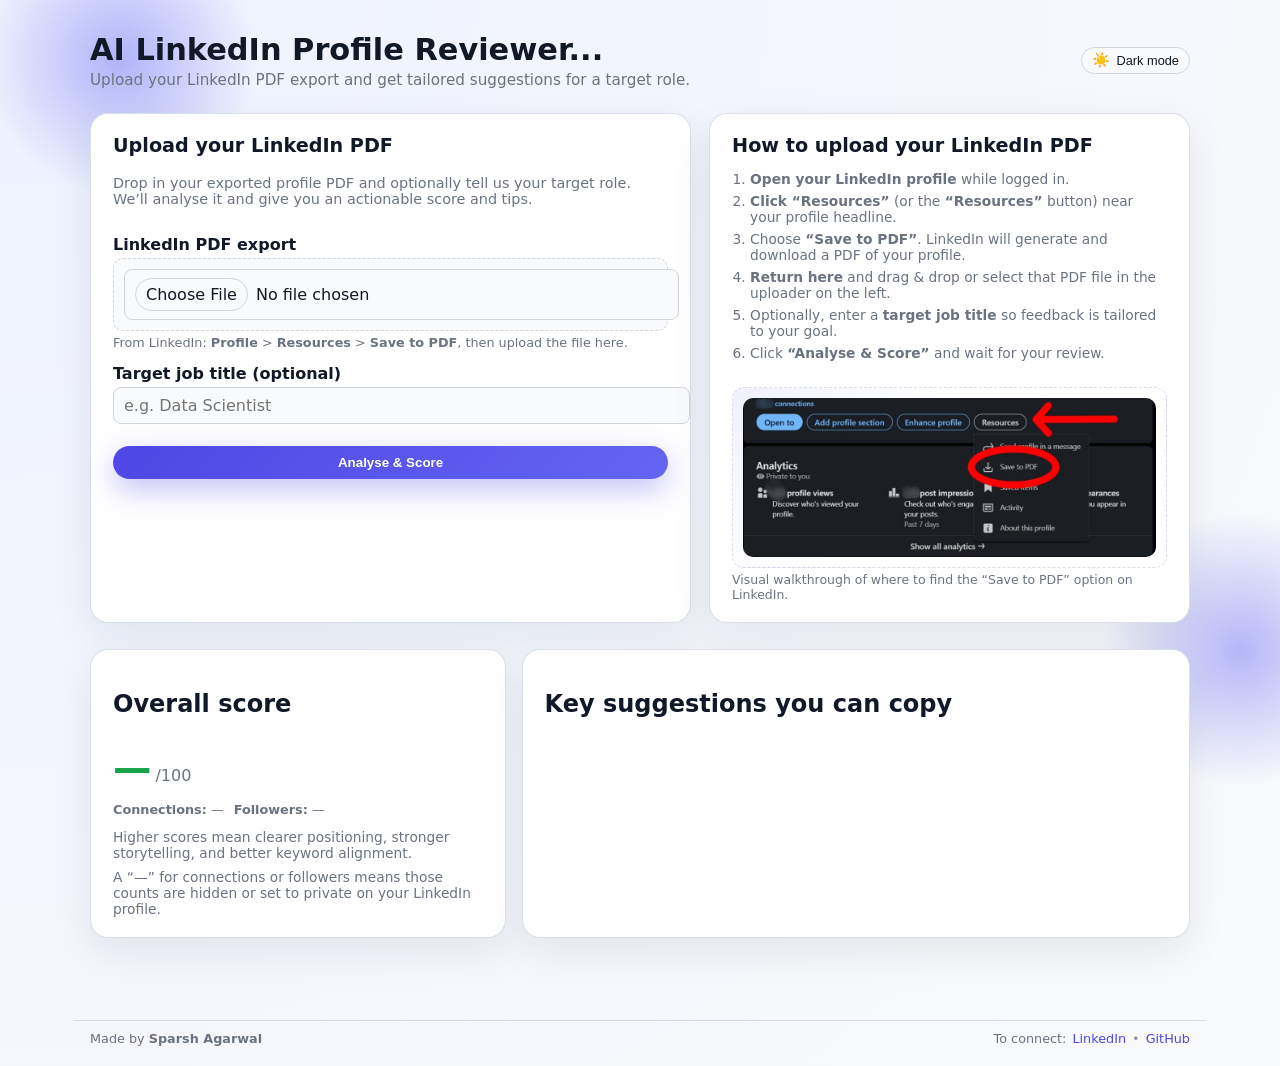
==== templates/index.html @ da14550b "Initial commit" ====
<!doctype html>
<html lang="en">
  <head>
    <meta charset="utf-8" />
    <meta name="viewport" content="width=device-width, initial-scale=1" />
    <title>LinkedIn Profile Reviewer</title>
    <link rel="stylesheet" href="/static/styles.css" />
  </head>
  <body>
    <div id="introLoader" class="intro-loader" aria-hidden="true">
      <div class="loader-content">
        <div class="loader-logo">
          <span class="pulse-dot"></span>
          <span class="pulse-ring"></span>
        </div>
        <p>Loading AI LinkedIn Profile …</p>
      </div>
    </div>

    <div class="background-orbs" aria-hidden="true">
      <div class="orb orb-one"></div>
      <div class="orb orb-two"></div>
      <div class="orb orb-three"></div>
    </div>

    <main class="container">
      <header class="header">
        <div class="header-left">
          <h1>AI LinkedIn Profile Reviewer...</h1>
          <p class="subtitle">
            Upload your LinkedIn PDF export and get tailored suggestions for a target role.
          </p>
        </div>
        <div class="header-right">
          <button
            type="button"
            id="themeToggle"
            class="ghost-btn ghost-btn-pill"
            aria-label="Toggle dark mode"
          >
            <span class="theme-icon" aria-hidden="true">🌙</span>
            <span class="theme-label">Dark mode</span>
          </button>
        </div>
      </header>

      <section class="layout-grid">
        <section class="card upload-card">
          <h2 class="card-title">Upload your LinkedIn PDF</h2>
          <p class="card-subtitle">
            Drop in your exported profile PDF and optionally tell us your target role. We’ll analyse it and give you an actionable score and tips.
          </p>

          <form id="uploadForm" class="upload-form">
            <div class="field">
              <label for="pdf">LinkedIn PDF export</label>
              <div class="file-drop">
                <input
                  type="file"
                  id="pdf"
                  name="pdf"
                  accept="application/pdf"
                  required
                />
              </div>
              <p class="field-help">
                From LinkedIn: <strong>Profile</strong> &gt; <strong>Resources</strong> &gt;
                <strong>Save to PDF</strong>, then upload the file here.
              </p>
            </div>

            <div class="field">
              <label for="target_role">Target job title (optional)</label>
              <input
                type="text"
                id="target_role"
                name="target_role"
                placeholder="e.g. Data Scientist"
              />
            </div>

            <button type="submit" class="primary-btn primary-btn-full">
              Analyse &amp; Score
            </button>

            <div id="loading" class="loading" hidden>
              Analysing your profile…
            </div>

            <div id="errorBox" class="error-box" hidden></div>
          </form>
        </section>

        <aside class="card steps-card">
          <h2 class="card-title">How to upload your LinkedIn PDF</h2>
          <ol class="steps-list">
            <li><strong>Open your LinkedIn profile</strong> while logged in.</li>
            <li>
              <strong>Click “Resources”</strong> (or the <strong>“Resources”</strong> button)
              near your profile headline.
            </li>
            <li>
              Choose <strong>“Save to PDF”</strong>. LinkedIn will generate and
              download a PDF of your profile.
            </li>
            <li>
              <strong>Return here</strong> and drag &amp; drop or select that PDF file
              in the uploader on the left.
            </li>
            <li>
              Optionally, enter a <strong>target job title</strong> so feedback is
              tailored to your goal.
            </li>
            <li>Click <strong>“Analyse &amp; Score”</strong> and wait for your review.</li>
          </ol>
          <figure class="steps-figure">
            <!-- Replace this image later with your actual illustration/screenshot -->
            <div class="steps-image-placeholder">
              <span><img src="/static/steps.jpg" alt="Steps to upload your LinkedIn PDF"></span>
            </div>
            <figcaption class="steps-caption">
              Visual walkthrough of where to find the “Save to PDF” option on LinkedIn.
            </figcaption>
          </figure>
        </aside>
      </section>

      <section id="result" class="result-grid" hidden>
        <section class="card score-card">
          <h2>Overall score</h2>
          <div id="scoreBox">
            <span id="score" class="score-value">—</span>
            <span class="score-total">/100</span>
          </div>
          <div id="profileStats" class="profile-stats" hidden>
            <span class="profile-stat">
              <strong>Connections:</strong>
              <span id="connectionsCount">—</span>
            </span>
            <span class="profile-stat">
              <strong>Followers:</strong>
              <span id="followersCount">—</span>
            </span>
          </div>
          <p class="score-note">
            Higher scores mean clearer positioning, stronger storytelling, and better keyword alignment.
          </p>
          <p class="score-note">
            A “—” for connections or followers means those counts are hidden or set to private on your LinkedIn profile.
          </p>
        </section>

        <section class="card suggestions-card">
          <h2>Key suggestions you can copy</h2>
          <div id="suggestions"></div>
        </section>
      </section>
    </main>

    <footer class="site-footer">
      <div class="footer-inner">
        <span class="footer-text">Made by <strong>Sparsh Agarwal</strong></span>
        <span class="footer-links">
          <span>To connect:</span>
          <a href="https://www.linkedin.com/in/sparshagarwal0411/" target="_blank" rel="noopener noreferrer"
            >LinkedIn</a
          >
          <span class="footer-separator">•</span>
          <a href="https://github.com/sparshagarwal0411/" target="_blank" rel="noopener noreferrer">GitHub</a>
        </span>
      </div>
    </footer>

    <script src="/static/app.js"></script>
  </body>
</html>
---- static/styles.css ----
,*,
*::before,
*::after {
  box-sizing: border-box;
}

:root {
  --bg: radial-gradient(circle at top left, #eef2ff, #f9fafb);
  --bg-elevated: #ffffff;
  --bg-muted: #f9fafb;
  --border-soft: rgba(148, 163, 184, 0.35);
  --border-strong: #d1d5db;
  --text-main: #111827;
  --text-subtle: #6b7280;
  --accent: #4f46e5;
  --accent-soft: #eef2ff;
  --accent-soft-border: #c7d2fe;
  --accent-pill: #4338ca;
  --error-bg: #fef2f2;
  --error-border: #fecaca;
  --error-text: #b91c1c;
  --shadow-soft: 0 14px 40px rgba(15, 23, 42, 0.08);
  --shadow-strong: 0 16px 40px rgba(79, 70, 229, 0.4);
  --shadow-pill: 0 10px 30px rgba(79, 70, 229, 0.35);
}

.dark-theme {
  --bg: radial-gradient(circle at top left, #020617, #020617 30%, #020617 60%, #020617);
  --bg-elevated: #020617;
  --bg-muted: #020617;
  --border-soft: rgba(51, 65, 85, 0.8);
  --border-strong: #334155;
  --text-main: #e5e7eb;
  --text-subtle: #9ca3af;
  --accent: #6366f1;
  --accent-soft: rgba(79, 70, 229, 0.12);
  --accent-soft-border: rgba(129, 140, 248, 0.9);
  --accent-pill: #c7d2fe;
  --error-bg: rgba(248, 113, 113, 0.12);
  --error-border: #fecaca;
  --error-text: #fecaca;
  --shadow-soft: 0 22px 60px rgba(15, 23, 42, 0.9);
  --shadow-strong: 0 20px 60px rgba(79, 70, 229, 0.7);
  --shadow-pill: 0 10px 30px rgba(79, 70, 229, 0.6);
}

body {
  margin: 0;
  font-family: system-ui, -apple-system, BlinkMacSystemFont, "Segoe UI", sans-serif;
  background: var(--bg);
  color: var(--text-main);
  transition: background 0.3s ease, color 0.3s ease;
  min-height: 100vh;
  position: relative;
  overflow-x: hidden;
}

.background-orbs {
  position: fixed;
  inset: 0;
  overflow: hidden;
  pointer-events: none;
  z-index: -1;
}

.orb {
  position: absolute;
  width: 320px;
  height: 320px;
  border-radius: 50%;
  background: radial-gradient(circle, rgba(99, 102, 241, 0.45), transparent 60%);
  filter: blur(0px);
  animation: floatOrb 16s ease-in-out infinite;
}

.orb-one {
  top: -100px;
  left: -40px;
}

.orb-two {
  bottom: 10vh;
  right: -120px;
  animation-delay: 3s;
}

.orb-three {
  top: 30vh;
  right: 25vw;
  animation-delay: 6s;
  width: 200px;
  height: 200px;
  background: radial-gradient(circle, rgba(34, 197, 94, 0.45), transparent 60%);
}

.intro-loader {
  position: fixed;
  inset: 0;
  background: #0b1120;
  color: #e2e8f0;
  display: flex;
  align-items: center;
  justify-content: center;
  z-index: 9999;
  animation: fadeOut 0.8s ease forwards;
  animation-delay: 1.8s;
}

.intro-loader.hidden {
  display: none;
}

.loader-content {
  text-align: center;
  display: flex;
  flex-direction: column;
  align-items: center;
  gap: 16px;
  font-size: 1rem;
  letter-spacing: 0.03em;
}

.loader-logo {
  width: 90px;
  height: 90px;
  border-radius: 50%;
  position: relative;
  background: rgba(99, 102, 241, 0.15);
  display: flex;
  align-items: center;
  justify-content: center;
}

.pulse-dot,
.pulse-ring {
  position: absolute;
  border-radius: 50%;
}

.pulse-dot {
  width: 12px;
  height: 12px;
  background: #a5b4fc;
  animation: pulseDot 2s ease infinite;
}

.pulse-ring {
  width: 40px;
  height: 40px;
  border: 1px solid rgba(129, 140, 248, 0.8);
  animation: pulseRing 2s ease infinite;
  animation-delay: 0.2s;
}

.container {
  max-width: 1100px;
  margin: 32px auto;
  padding: 0 16px 36px;
}

.header {
  display: flex;
  justify-content: space-between;
  align-items: center;
  gap: 16px;
  margin-bottom: 24px;
}

.header-left {
  display: flex;
  flex-direction: column;
  gap: 4px;
}

.header-right {
  display: flex;
  align-items: center;
}

.site-footer {
  margin-top: 24px;
  padding: 14px 16px 20px;
  font-size: 0.8rem;
  color: var(--text-subtle);
}

.footer-inner {
  max-width: 1100px;
  margin: 0 auto;
  padding: 0 16px;
  display: flex;
  flex-wrap: wrap;
  justify-content: space-between;
  gap: 8px;
  border-top: 1px solid var(--border-soft);
  padding-top: 10px;
}

.footer-links {
  display: flex;
  flex-wrap: wrap;
  gap: 6px;
  align-items: center;
}

.footer-links a {
  color: var(--accent);
  text-decoration: none;
}

.footer-links a:hover {
  text-decoration: underline;
}

.footer-separator {
  opacity: 0.7;
}

h1 {
  margin: 0;
  font-size: 1.9rem;
}

.subtitle {
  margin: 0;
  color: var(--text-subtle);
  font-size: 0.95rem;
}

.layout-grid {
  display: grid;
  grid-template-columns: minmax(0, 1.25fr) minmax(0, 1fr);
  gap: 18px;
  align-items: stretch;
}

.card {
  background: var(--bg-elevated);
  border-radius: 18px;
  padding: 20px 22px;
  box-shadow: var(--shadow-soft);
  border: 1px solid var(--border-soft);
  backdrop-filter: blur(12px);
}

.upload-card {
  display: flex;
  flex-direction: column;
  gap: 14px;
}

.card-title {
  margin: 0 0 4px;
  font-size: 1.2rem;
}

.card-subtitle {
  margin: 0 0 10px;
  font-size: 0.9rem;
  color: var(--text-subtle);
}

.upload-form {
  margin-top: 4px;
}

.field {
  margin-bottom: 14px;
}

label {
  display: block;
  font-weight: 600;
  margin-bottom: 4px;
}

.file-drop {
  padding: 10px;
  border-radius: 10px;
  border: 1px dashed var(--border-strong);
  background: var(--bg-muted);
}

input[type="file"],
input[type="text"],
textarea {
  width: 100%;
  font: inherit;
  padding: 8px 10px;
  border-radius: 8px;
  border: 1px solid var(--border-strong);
  background: var(--bg-muted);
  color: var(--text-main);
}

textarea {
  resize: vertical;
  min-height: 120px;
  line-height: 1.4;
}

input[type="file"]::file-selector-button {
  font: inherit;
  padding: 6px 10px;
  margin-right: 8px;
  border-radius: 999px;
  border: 1px solid var(--border-strong);
  background: transparent;
  color: var(--text-main);
  cursor: pointer;
}

input[type="file"]:focus,
input[type="text"]:focus,
textarea:focus {
  outline: 2px solid var(--accent);
  outline-offset: 1px;
  border-color: var(--accent);
  background: #0206170d;
}

.field-help {
  margin: 4px 0 0;
  font-size: 0.8rem;
  color: var(--text-subtle);
}

.primary-btn {
  margin-top: 8px;
  padding: 9px 16px;
  border-radius: 999px;
  border: none;
  background: linear-gradient(135deg, #4f46e5, #6366f1, #8b5cf6);
  background-size: 200% 200%;
  color: #ffffff;
  font-weight: 600;
  cursor: pointer;
  box-shadow: var(--shadow-pill);
  transition: transform 0.08s ease-out, box-shadow 0.08s ease-out, filter 0.1s ease-out;
  animation: sheen 5s linear infinite;
}

.primary-btn-full {
  width: 100%;
  justify-content: center;
}

.primary-btn:hover {
  transform: translateY(-1px);
  box-shadow: var(--shadow-strong);
  filter: brightness(1.03);
}

.primary-btn:active {
  transform: translateY(0);
  box-shadow: 0 8px 20px rgba(79, 70, 229, 0.35);
}

.loading {
  margin-top: 10px;
  font-size: 0.95rem;
  color: var(--accent);
}

.result-grid {
  margin-top: 26px;
  display: grid;
  grid-template-columns: minmax(0, 1.15fr) minmax(0, 1.85fr);
  gap: 16px;
}

.score-card {
  display: flex;
  flex-direction: column;
  gap: 8px;
}

.card-header-row {
  display: flex;
  align-items: center;
  justify-content: space-between;
  gap: 12px;
}

.badge {
  padding: 3px 10px;
  border-radius: 999px;
  background: rgba(34, 197, 94, 0.15);
  color: #16a34a;
  font-size: 0.75rem;
  text-transform: uppercase;
  letter-spacing: 0.05em;
}

.score-card.score-animate #scoreBox {
  animation: scorePop 0.6s ease-out;
}

@keyframes scorePop {
  0% {
    transform: scale(0.9);
    box-shadow: 0 0 0 rgba(34, 197, 94, 0.0);
  }
  50% {
    transform: scale(1.04);
    box-shadow: 0 0 22px rgba(34, 197, 94, 0.4);
  }
  100% {
    transform: scale(1);
    box-shadow: 0 0 0 rgba(34, 197, 94, 0.0);
  }
}

#scoreBox {
  display: flex;
  align-items: baseline;
  gap: 4px;
}

.score-value {
  font-size: 2.4rem;
  font-weight: 700;
  color: #16a34a;
}

.score-total {
  color: var(--text-subtle);
}

.score-note {
  margin: 0;
  font-size: 0.86rem;
  color: var(--text-subtle);
}

.profile-stats {
  margin: 4px 0 4px;
  font-size: 0.8rem;
  color: var(--text-subtle);
  display: flex;
  flex-wrap: wrap;
  gap: 10px;
}

.profile-stat strong {
  font-weight: 600;
}

.suggestions-card section + section {
  margin-top: 10px;
  padding-top: 10px;
  border-top: 1px dashed #e5e7eb33;
}

.suggestion-block + .suggestion-block {
  margin-top: 14px;
}

.suggestion-main {
  margin: 4px 0 6px;
  line-height: 1.4;
}

.suggestion-note {
  margin: 0;
  font-size: 0.84rem;
  color: var(--text-subtle);
}

.posts-card {
  display: flex;
  flex-direction: column;
  gap: 12px;
}

.posts-card ul {
  margin: 4px 0 0 18px;
  padding: 0;
  color: var(--text-subtle);
}

.posts-card li {
  margin-bottom: 4px;
}

.insight-grid {
  display: grid;
  grid-template-columns: repeat(auto-fit, minmax(220px, 1fr));
  gap: 12px;
}

.insight-card {
  border: 1px solid var(--border-soft);
  border-radius: 12px;
  padding: 12px;
  background: rgba(255, 255, 255, 0.4);
  backdrop-filter: blur(6px);
}

.ghost-btn {
  padding: 4px 10px;
  border-radius: 999px;
  border: 1px solid var(--border-strong);
  background: var(--bg-muted);
  font-size: 0.8rem;
  cursor: pointer;
  color: var(--text-main);
}

.ghost-btn-pill {
  display: inline-flex;
  align-items: center;
  gap: 6px;
  padding-inline: 10px;
}

.theme-icon {
  font-size: 0.9rem;
}

.experience-item h4 {
  margin: 0 0 2px;
  font-size: 0.95rem;
}

.experience-item p {
  margin: 0;
  font-size: 0.85rem;
}

.pill {
  display: inline-flex;
  align-items: center;
  padding: 3px 9px;
  margin: 2px 4px 2px 0;
  border-radius: 999px;
  background: var(--accent-soft);
  color: var(--accent-pill);
  font-size: 0.78rem;
  border: 1px solid var(--accent-soft-border);
}

.error-box {
  margin-top: 12px;
  padding: 10px 12px;
  border-radius: 10px;
  background: var(--error-bg);
  color: var(--error-text);
  border: 1px solid var(--error-border);
  font-size: 0.86rem;
}

.steps-card {
  display: flex;
  flex-direction: column;
  gap: 10px;
}

.steps-list {
  margin: 0;
  padding-left: 18px;
  font-size: 0.86rem;
  color: var(--text-subtle);
}

.steps-list li {
  margin-bottom: 6px;
}

.steps-figure {
  margin: 10px 0 0;
}

.steps-image-placeholder {
  border-radius: 12px;
  border: 1px dashed var(--border-soft);
  background: radial-gradient(circle at top left, rgba(129, 140, 248, 0.12), transparent 45%);
  min-height: 120px;
  display: flex;
  align-items: center;
  justify-content: center;
  font-size: 0.8rem;
  color: var(--text-subtle);
  text-align: center;
  padding: 10px;
}

.steps-image-placeholder img {
  max-width: 100%;
  height: auto;
  display: block;
  border-radius: 10px;
}

.steps-caption {
  margin-top: 4px;
  font-size: 0.78rem;
  color: var(--text-subtle);
}

@keyframes floatOrb {
  0% {
    transform: translate3d(0, 0, 0) scale(1);
  }
  50% {
    transform: translate3d(30px, -20px, 0) scale(1.05);
  }
  100% {
    transform: translate3d(0, 0, 0) scale(1);
  }
}

@keyframes pulseDot {
  0%,
  100% {
    transform: scale(1);
    opacity: 1;
  }
  50% {
    transform: scale(1.4);
    opacity: 0.4;
  }
}

@keyframes pulseRing {
  0% {
    transform: scale(0.6);
    opacity: 1;
  }
  100% {
    transform: scale(1.6);
    opacity: 0;
  }
}

@keyframes sheen {
  0% {
    background-position: 0% 50%;
  }
  100% {
    background-position: 200% 50%;
  }
}

@keyframes fadeOut {
  to {
    opacity: 0;
    visibility: hidden;
  }
}

@media (max-width: 900px) {
  .layout-grid {
    grid-template-columns: minmax(0, 1fr);
  }
}

@media (max-width: 780px) {
  .result-grid {
    grid-template-columns: minmax(0, 1fr);
  }

  .card {
    padding: 16px 14px;
  }

  .container {
    margin: 20px auto 28px;
  }

  .header {
    align-items: flex-start;
  }

  .intro-loader {
    padding: 0 20px;
  }
}
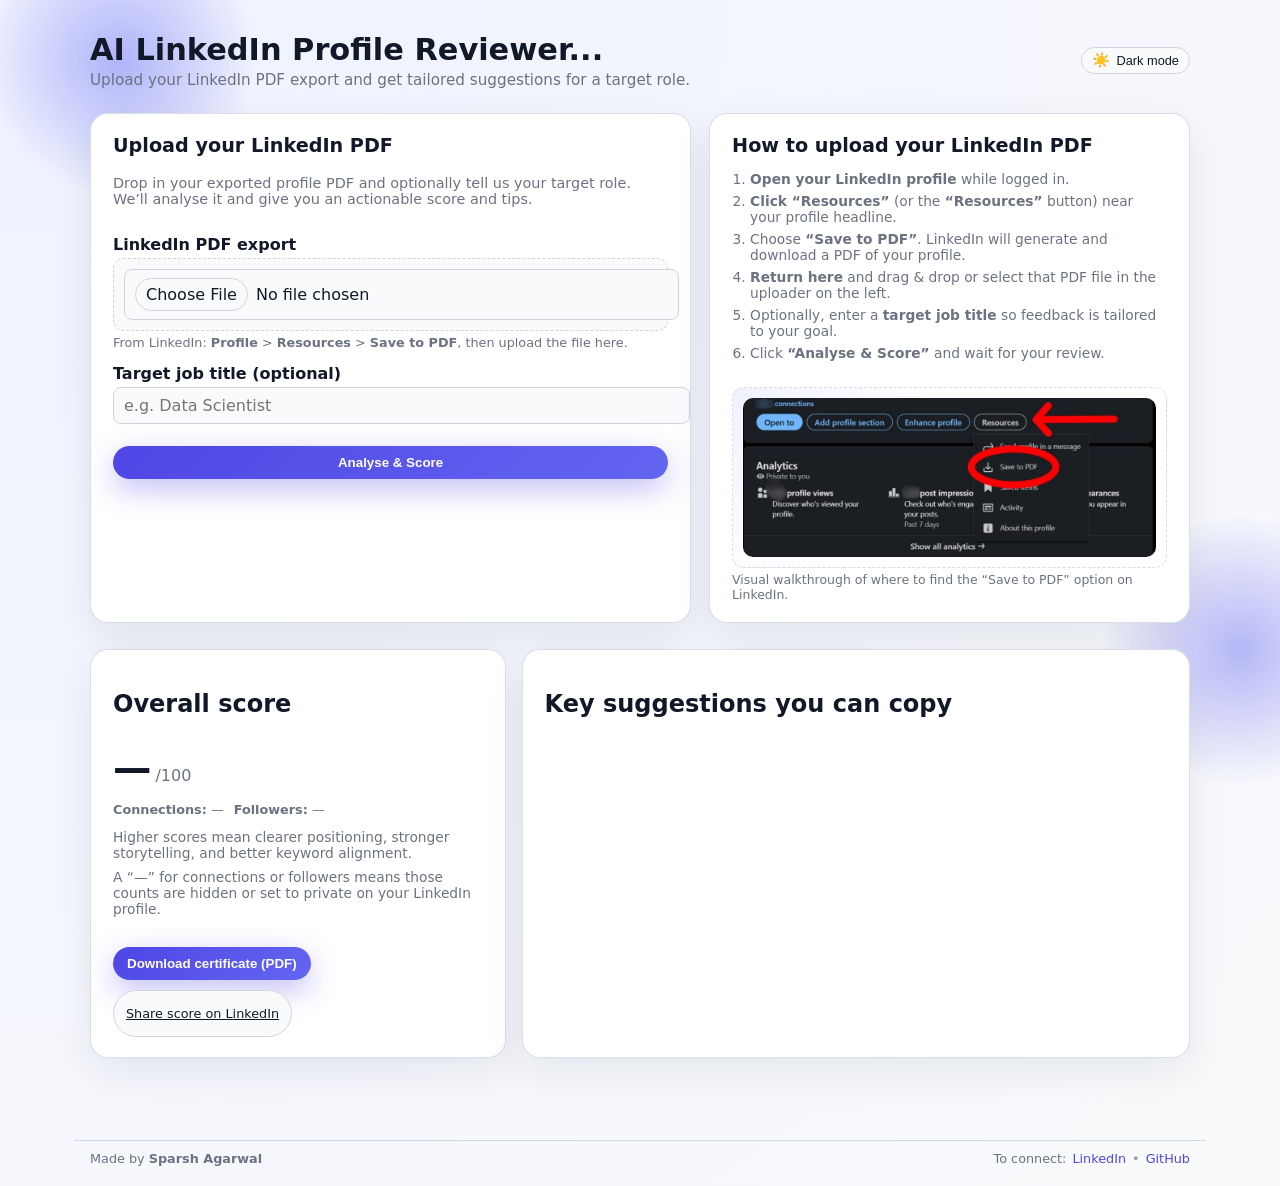
==== commit ccd3415f: "Certificate + Loading Screen + Scoring" ====
--- a/templates/index.html
+++ b/templates/index.html
@@ -148,6 +148,25 @@
           <p class="score-note">
             A “—” for connections or followers means those counts are hidden or set to private on your LinkedIn profile.
           </p>
+          <div id="scoreActions" class="score-actions" hidden>
+            <button
+              type="button"
+              id="downloadCertificateBtn"
+              class="primary-btn"
+            >
+              Download certificate (PDF)
+            </button>
+            <a
+              id="shareLinkedInLink"
+              class="ghost-btn share-btn"
+              href="#"
+              target="_blank"
+              rel="noopener noreferrer"
+              style="padding: 15px 12px;"
+            >
+              Share score on LinkedIn
+            </a>
+          </div>
         </section>
 
         <section class="card suggestions-card">
--- a/static/styles.css
+++ b/static/styles.css
@@ -420,7 +420,27 @@
 .score-value {
   font-size: 2.4rem;
   font-weight: 700;
-  color: #16a34a;
+}
+
+/* Color bands for score */
+.score-value.score-excellent {
+  color: #16a34a; /* green */
+}
+
+.score-value.score-good {
+  color: #22c55e; /* lighter green */
+}
+
+.score-value.score-average {
+  color: #eab308; /* yellow / ochre */
+}
+
+.score-value.score-weak {
+  color: #f97316; /* orange */
+}
+
+.score-value.score-poor {
+  color: #dc2626; /* red */
 }
 
 .score-total {
@@ -444,6 +464,22 @@
 
 .profile-stat strong {
   font-weight: 600;
+}
+
+.score-actions {
+  margin-top: 14px;
+  display: flex;
+  flex-wrap: wrap;
+  gap: 10px;
+}
+
+.score-actions .primary-btn {
+  width: auto;
+  padding-inline: 14px;
+}
+
+.share-btn {
+  font-size: 0.8rem;
 }
 
 .suggestions-card section + section {
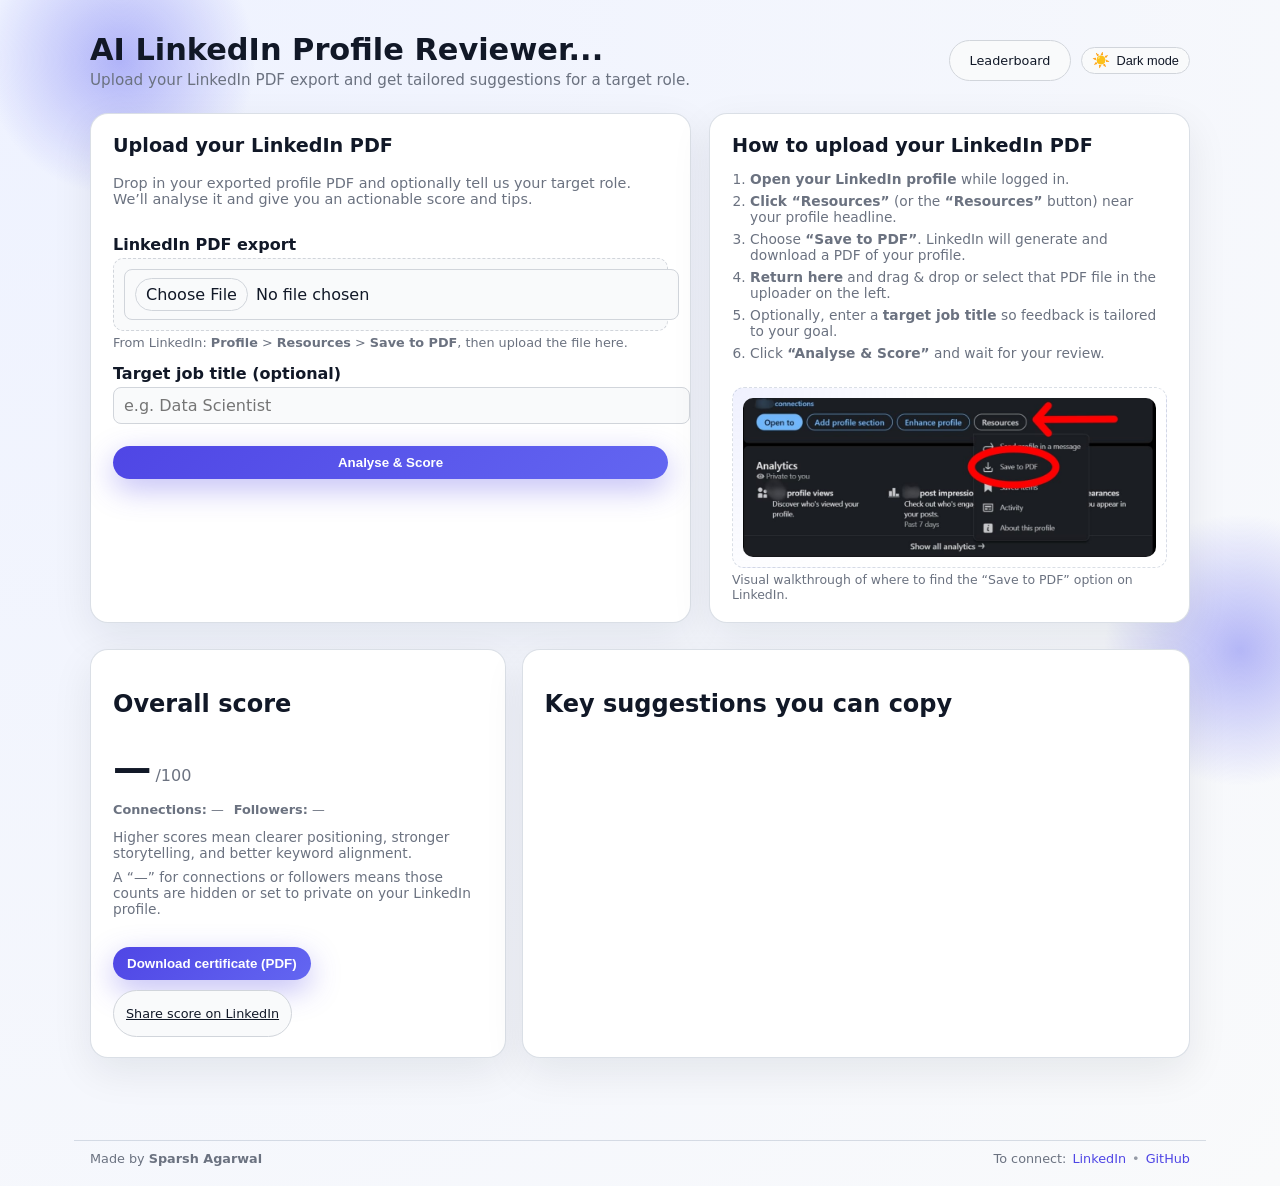
==== commit b39d9e5f: "2" ====
--- a/templates/index.html
+++ b/templates/index.html
@@ -31,7 +31,10 @@
             Upload your LinkedIn PDF export and get tailored suggestions for a target role.
           </p>
         </div>
-        <div class="header-right">
+        <div class="header-right" style="display: flex; gap: 10px;">
+          <a href="/leaderboard" class="ghost-btn ghost-btn-pill" style="text-decoration: none; padding: 12px 20px;">
+            <span class="theme-label">Leaderboard</span>
+          </a>
           <button
             type="button"
             id="themeToggle"
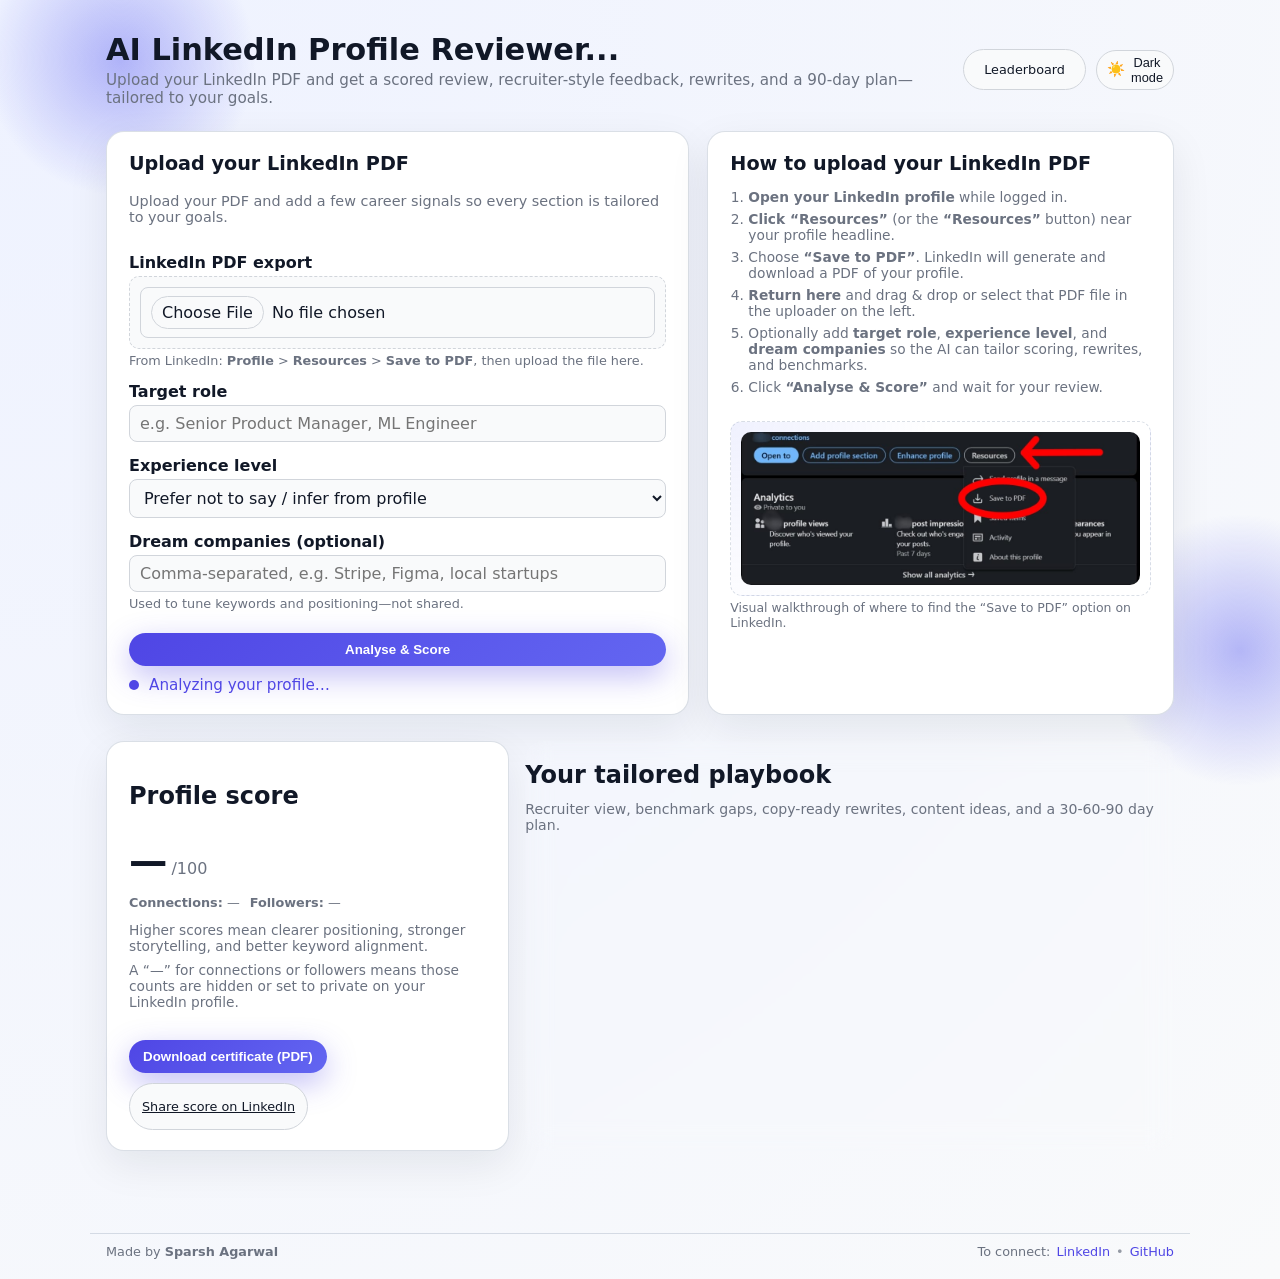
==== commit 2eecb44f: "hi:" ====
--- a/templates/index.html
+++ b/templates/index.html
@@ -28,7 +28,7 @@
         <div class="header-left">
           <h1>AI LinkedIn Profile Reviewer...</h1>
           <p class="subtitle">
-            Upload your LinkedIn PDF export and get tailored suggestions for a target role.
+            Upload your LinkedIn PDF and get a scored review, recruiter-style feedback, rewrites, and a 90-day plan—tailored to your goals.
           </p>
         </div>
         <div class="header-right" style="display: flex; gap: 10px;">
@@ -51,7 +51,7 @@
         <section class="card upload-card">
           <h2 class="card-title">Upload your LinkedIn PDF</h2>
           <p class="card-subtitle">
-            Drop in your exported profile PDF and optionally tell us your target role. We’ll analyse it and give you an actionable score and tips.
+            Upload your PDF and add a few career signals so every section is tailored to your goals.
           </p>
 
           <form id="uploadForm" class="upload-form">
@@ -73,21 +73,47 @@
             </div>
 
             <div class="field">
-              <label for="target_role">Target job title (optional)</label>
+              <label for="target_role">Target role</label>
               <input
                 type="text"
                 id="target_role"
                 name="target_role"
-                placeholder="e.g. Data Scientist"
+                placeholder="e.g. Senior Product Manager, ML Engineer"
+                autocomplete="off"
               />
+            </div>
+
+            <div class="field">
+              <label for="experience_level">Experience level</label>
+              <select id="experience_level" name="experience_level">
+                <option value="">Prefer not to say / infer from profile</option>
+                <option value="Entry / early career">Entry / early career</option>
+                <option value="Mid-level">Mid-level</option>
+                <option value="Senior">Senior</option>
+                <option value="Lead / Staff / Principal">Lead / Staff / Principal</option>
+                <option value="Executive / C-level">Executive / C-level</option>
+              </select>
+            </div>
+
+            <div class="field">
+              <label for="dream_companies">Dream companies (optional)</label>
+              <input
+                type="text"
+                id="dream_companies"
+                name="dream_companies"
+                placeholder="Comma-separated, e.g. Stripe, Figma, local startups"
+                autocomplete="off"
+              />
+              <p class="field-help">Used to tune keywords and positioning—not shared.</p>
             </div>
 
             <button type="submit" class="primary-btn primary-btn-full">
               Analyse &amp; Score
             </button>
 
-            <div id="loading" class="loading" hidden>
-              Analysing your profile…
+            <div id="loading" class="loading loading-block" hidden aria-live="polite">
+              <span class="loading-dot" aria-hidden="true"></span>
+              <span id="loadingText" class="loading-text">Analyzing your profile…</span>
             </div>
 
             <div id="errorBox" class="error-box" hidden></div>
@@ -111,8 +137,8 @@
               in the uploader on the left.
             </li>
             <li>
-              Optionally, enter a <strong>target job title</strong> so feedback is
-              tailored to your goal.
+              Optionally add <strong>target role</strong>, <strong>experience level</strong>, and
+              <strong>dream companies</strong> so the AI can tailor scoring, rewrites, and benchmarks.
             </li>
             <li>Click <strong>“Analyse &amp; Score”</strong> and wait for your review.</li>
           </ol>
@@ -130,11 +156,13 @@
 
       <section id="result" class="result-grid" hidden>
         <section class="card score-card">
-          <h2>Overall score</h2>
+          <h2>Profile score</h2>
           <div id="scoreBox">
             <span id="score" class="score-value">—</span>
             <span class="score-total">/100</span>
           </div>
+          <div id="scoreBreakdown" class="score-breakdown" hidden></div>
+          <div id="hireProbBanner" class="hire-prob-banner" hidden></div>
           <div id="profileStats" class="profile-stats" hidden>
             <span class="profile-stat">
               <strong>Connections:</strong>
@@ -173,7 +201,10 @@
         </section>
 
         <section class="card suggestions-card">
-          <h2>Key suggestions you can copy</h2>
+          <h2>Your tailored playbook</h2>
+          <p class="card-subtitle suggestions-lead">
+            Recruiter view, benchmark gaps, copy-ready rewrites, content ideas, and a 30-60-90 day plan.
+          </p>
           <div id="suggestions"></div>
         </section>
       </section>
--- a/static/styles.css
+++ b/static/styles.css
@@ -1,4 +1,4 @@
-,*,
+*,
 *::before,
 *::after {
   box-sizing: border-box;
@@ -283,6 +283,7 @@
 
 input[type="file"],
 input[type="text"],
+select,
 textarea {
   width: 100%;
   font: inherit;
@@ -293,6 +294,10 @@
   color: var(--text-main);
 }
 
+select {
+  cursor: pointer;
+}
+
 textarea {
   resize: vertical;
   min-height: 120px;
@@ -312,6 +317,7 @@
 
 input[type="file"]:focus,
 input[type="text"]:focus,
+select:focus,
 textarea:focus {
   outline: 2px solid var(--accent);
   outline-offset: 1px;
@@ -362,6 +368,24 @@
   color: var(--accent);
 }
 
+.loading-block {
+  display: flex;
+  align-items: center;
+  gap: 10px;
+}
+
+.loading-dot {
+  width: 10px;
+  height: 10px;
+  border-radius: 50%;
+  background: var(--accent);
+  animation: pulseDot 1.4s ease infinite;
+}
+
+.loading-text {
+  flex: 1;
+}
+
 .result-grid {
   margin-top: 26px;
   display: grid;
@@ -447,6 +471,246 @@
   color: var(--text-subtle);
 }
 
+.score-breakdown {
+  margin-top: 12px;
+  padding-top: 12px;
+  border-top: 1px solid var(--border-soft);
+}
+
+.breakdown-title {
+  margin: 0 0 10px;
+  font-size: 0.95rem;
+  font-weight: 600;
+  color: var(--text-main);
+}
+
+.breakdown-row {
+  margin-bottom: 10px;
+}
+
+.breakdown-label {
+  display: flex;
+  justify-content: space-between;
+  align-items: baseline;
+  font-size: 0.8rem;
+  color: var(--text-subtle);
+  margin-bottom: 4px;
+}
+
+.breakdown-num {
+  font-weight: 600;
+  color: var(--text-main);
+}
+
+.breakdown-bar {
+  height: 8px;
+  border-radius: 999px;
+  background: var(--border-soft);
+  overflow: hidden;
+}
+
+.breakdown-fill {
+  height: 100%;
+  border-radius: 999px;
+  background: linear-gradient(90deg, #6366f1, #a855f7);
+  transition: width 0.5s ease;
+}
+
+.breakdown-rationale {
+  margin: 10px 0 0;
+  font-size: 0.82rem;
+  color: var(--text-subtle);
+  line-height: 1.4;
+}
+
+.hire-prob-banner {
+  margin-top: 12px;
+  padding: 12px 14px;
+  border-radius: 12px;
+  border: 1px solid var(--accent-soft-border);
+  background: var(--accent-soft);
+}
+
+.hire-prob-inner {
+  display: flex;
+  justify-content: space-between;
+  align-items: center;
+  gap: 10px;
+}
+
+.hire-prob-label {
+  font-size: 0.85rem;
+  font-weight: 600;
+  color: var(--text-main);
+}
+
+.hire-prob-value {
+  font-size: 1.25rem;
+  font-weight: 700;
+  color: var(--accent);
+}
+
+.hire-prob-reason {
+  margin: 8px 0 0;
+  font-size: 0.82rem;
+  color: var(--text-subtle);
+  line-height: 1.4;
+}
+
+.suggestions-lead {
+  margin: -8px 0 16px;
+  font-size: 0.88rem;
+  color: var(--text-subtle);
+}
+
+.muted {
+  color: var(--text-subtle);
+  font-size: 0.88rem;
+  margin: 0;
+}
+
+.subhead {
+  margin: 14px 0 8px;
+  font-size: 0.95rem;
+  font-weight: 600;
+  color: var(--text-main);
+}
+
+.reason-list {
+  margin: 0;
+  padding-left: 18px;
+  color: var(--text-subtle);
+  font-size: 0.88rem;
+  line-height: 1.45;
+}
+
+.reason-list li {
+  margin-bottom: 8px;
+}
+
+.reason-inline {
+  display: block;
+  margin-top: 2px;
+  color: var(--text-subtle);
+  font-weight: 400;
+}
+
+.reason-list-warn strong {
+  color: #b45309;
+}
+
+.dark-theme .reason-list-warn strong {
+  color: #fbbf24;
+}
+
+.insight-grid {
+  display: grid;
+  grid-template-columns: repeat(auto-fit, minmax(240px, 1fr));
+  gap: 12px;
+  margin-top: 8px;
+}
+
+.insight-card {
+  border: 1px solid var(--border-soft);
+  border-radius: 12px;
+  padding: 12px 14px;
+  background: rgba(255, 255, 255, 0.45);
+}
+
+.dark-theme .insight-card {
+  background: rgba(30, 41, 59, 0.6);
+}
+
+.insight-card-warn {
+  border-color: rgba(245, 158, 11, 0.45);
+}
+
+.insight-title {
+  margin: 0 0 8px;
+  font-size: 0.85rem;
+  text-transform: uppercase;
+  letter-spacing: 0.04em;
+  color: var(--text-subtle);
+}
+
+.benchmark-intro {
+  margin-bottom: 12px !important;
+}
+
+.rewrite-block {
+  white-space: pre-wrap;
+  font-family: inherit;
+  margin: 0;
+}
+
+.rewrite-multiline {
+  white-space: pre-wrap;
+}
+
+.exp-header {
+  margin-bottom: 8px;
+  padding-bottom: 8px;
+  border-bottom: 1px solid var(--border-soft);
+}
+
+.weekly-list {
+  list-style: none;
+  margin: 0;
+  padding: 0;
+}
+
+.weekly-list li {
+  display: grid;
+  grid-template-columns: 100px 1fr;
+  gap: 8px 12px;
+  padding: 8px 0;
+  border-bottom: 1px solid var(--border-soft);
+  font-size: 0.88rem;
+  align-items: start;
+}
+
+.weekly-list li .reason-inline {
+  grid-column: 1 / -1;
+}
+
+@media (min-width: 600px) {
+  .weekly-list li {
+    grid-template-columns: 110px 1fr;
+  }
+
+  .weekly-list li .reason-inline {
+    grid-column: 2;
+  }
+}
+
+.weekly-day {
+  font-weight: 600;
+  color: var(--accent);
+}
+
+.weekly-task {
+  color: var(--text-main);
+}
+
+.roadmap-grid {
+  display: grid;
+  grid-template-columns: repeat(auto-fit, minmax(220px, 1fr));
+  gap: 14px;
+  margin-top: 10px;
+}
+
+.roadmap-col {
+  border: 1px solid var(--border-soft);
+  border-radius: 12px;
+  padding: 12px 14px;
+  background: var(--bg-muted);
+}
+
+.recruiter-block .insight-card ul {
+  margin: 0;
+  padding-left: 16px;
+}
+
 .score-note {
   margin: 0;
   font-size: 0.86rem;
@@ -482,25 +746,73 @@
   font-size: 0.8rem;
 }
 
-.suggestions-card section + section {
-  margin-top: 10px;
-  padding-top: 10px;
-  border-top: 1px dashed #e5e7eb33;
-}
-
-.suggestion-block + .suggestion-block {
-  margin-top: 14px;
+.suggestions-card {
+  padding: 0;
+  background: transparent;
+  border: none;
+  box-shadow: none;
+}
+
+.suggestions-card > h2 {
+  margin-bottom: 20px;
+  font-size: 1.5rem;
+  color: var(--text-main);
+}
+
+.suggestion-block {
+  background: var(--bg-elevated);
+  border: 1px solid var(--border-soft);
+  border-radius: 16px;
+  padding: 20px 24px;
+  margin-bottom: 20px;
+  box-shadow: var(--shadow-soft);
+  transition: transform 0.2s, box-shadow 0.2s;
+}
+
+.suggestion-block:hover {
+  transform: translateY(-3px);
+  box-shadow: 0 12px 24px rgba(79, 70, 229, 0.15);
+  border-color: rgba(79, 70, 229, 0.4);
+}
+
+.suggestion-block h3 {
+  margin-top: 0;
+  color: var(--text-main);
+  display: flex;
+  align-items: center;
+  gap: 8px;
+  font-size: 1.2rem;
+}
+
+.suggestion-block h3::before {
+  content: '✨';
+  font-size: 1.2rem;
+}
+
+.card-header-row {
+  margin-bottom: 12px;
+  padding-bottom: 12px;
+  border-bottom: 1px solid var(--border-soft);
 }
 
 .suggestion-main {
-  margin: 4px 0 6px;
-  line-height: 1.4;
+  font-size: 1.05rem;
+  line-height: 1.5;
+  color: var(--text-main);
+  background: var(--bg-muted);
+  padding: 16px;
+  border-left: 4px solid var(--accent);
+  border-radius: 0 8px 8px 0;
+  margin: 10px 0 14px;
 }
 
 .suggestion-note {
   margin: 0;
-  font-size: 0.84rem;
-  color: var(--text-subtle);
+  font-size: 0.9rem;
+  color: var(--text-subtle);
+  background: rgba(99, 102, 241, 0.05);
+  padding: 12px;
+  border-radius: 8px;
 }
 
 .posts-card {
@@ -517,20 +829,6 @@
 
 .posts-card li {
   margin-bottom: 4px;
-}
-
-.insight-grid {
-  display: grid;
-  grid-template-columns: repeat(auto-fit, minmax(220px, 1fr));
-  gap: 12px;
-}
-
-.insight-card {
-  border: 1px solid var(--border-soft);
-  border-radius: 12px;
-  padding: 12px;
-  background: rgba(255, 255, 255, 0.4);
-  backdrop-filter: blur(6px);
 }
 
 .ghost-btn {
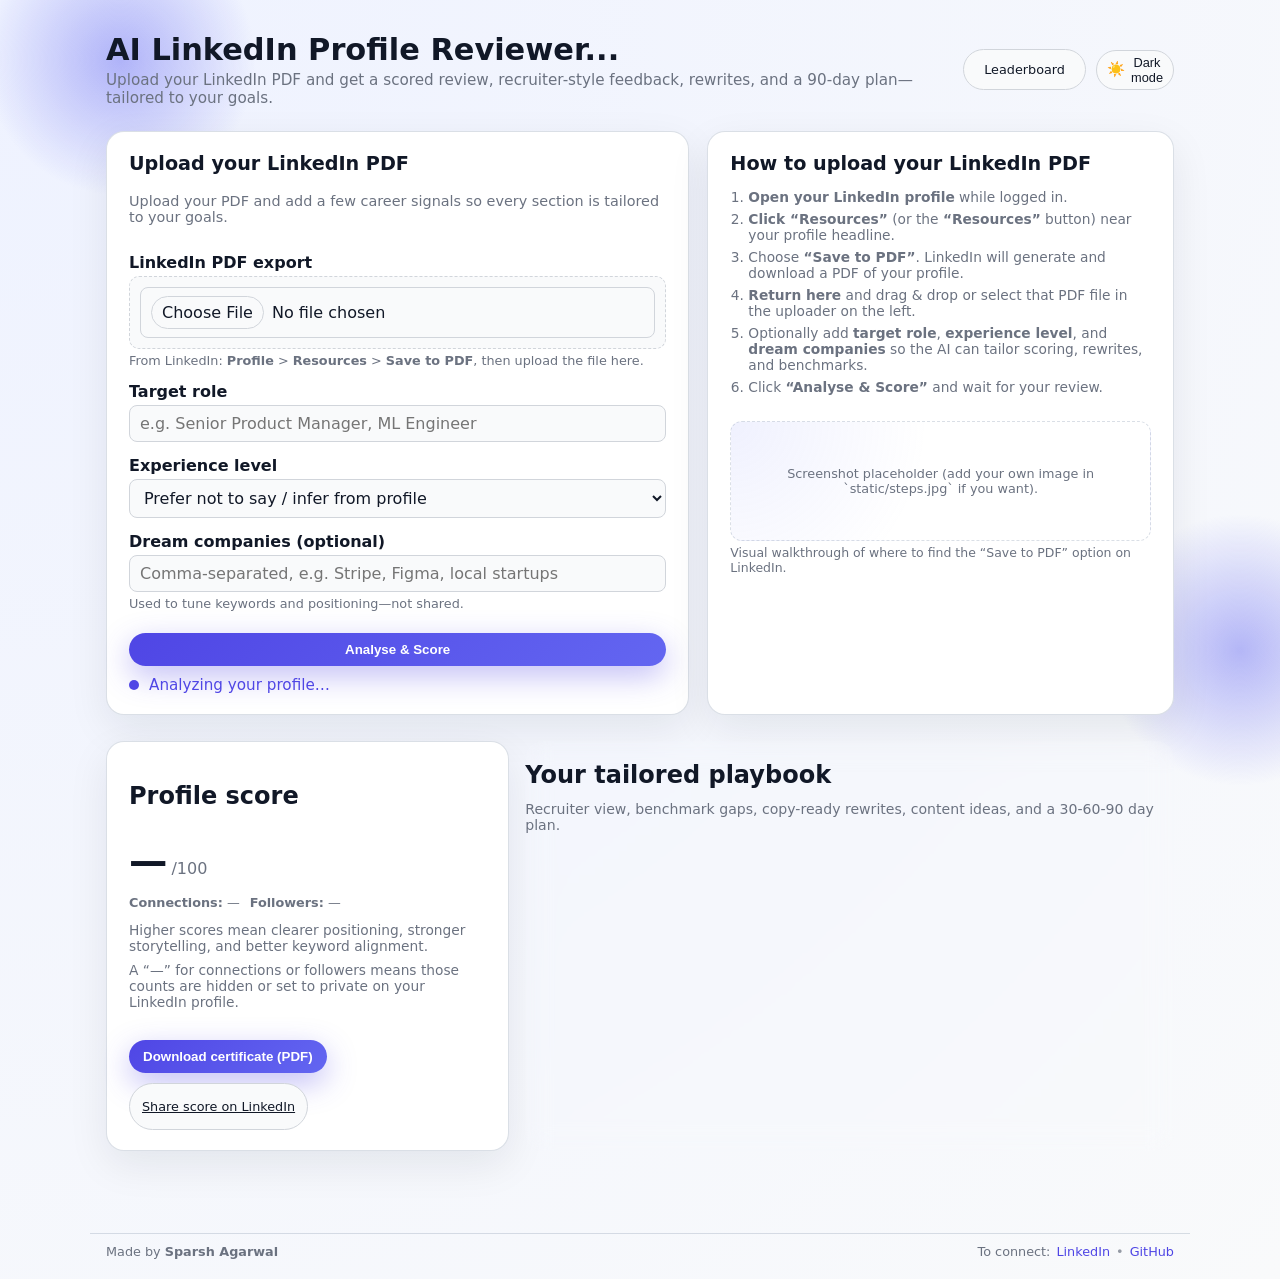
==== commit 2c6ac004: "2" ====
--- a/templates/index.html
+++ b/templates/index.html
@@ -143,9 +143,8 @@
             <li>Click <strong>“Analyse &amp; Score”</strong> and wait for your review.</li>
           </ol>
           <figure class="steps-figure">
-            <!-- Replace this image later with your actual illustration/screenshot -->
             <div class="steps-image-placeholder">
-              <span><img src="/static/steps.jpg" alt="Steps to upload your LinkedIn PDF"></span>
+              <span>Screenshot placeholder (add your own image in `static/steps.jpg` if you want).</span>
             </div>
             <figcaption class="steps-caption">
               Visual walkthrough of where to find the “Save to PDF” option on LinkedIn.
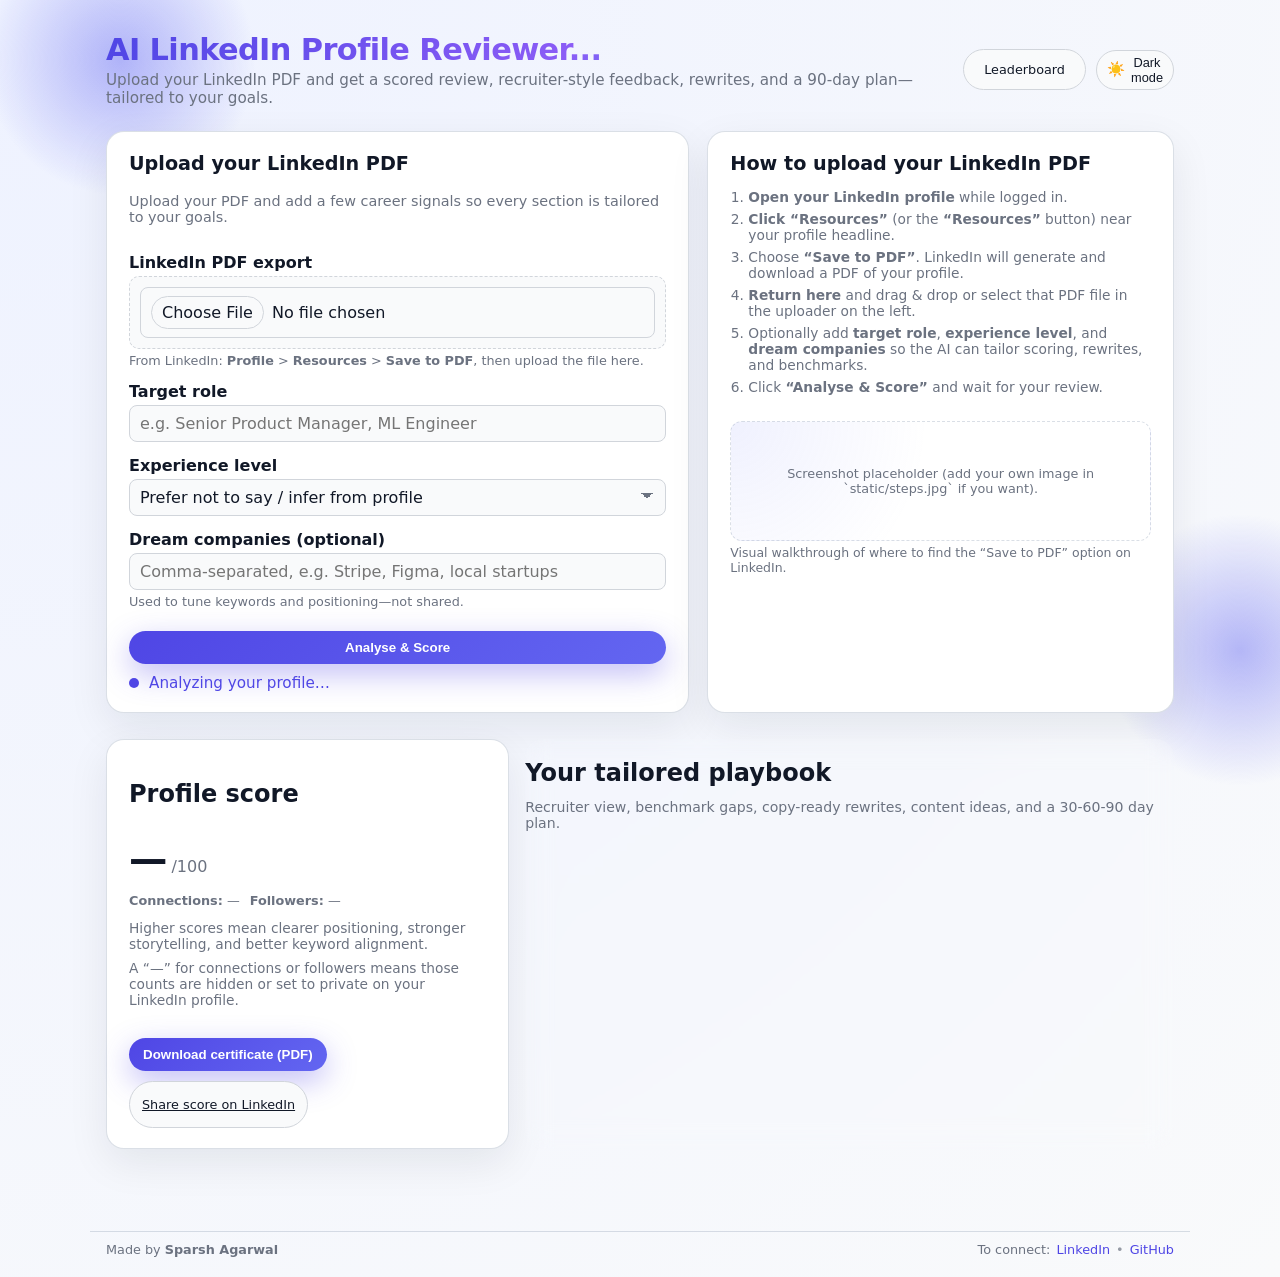
==== commit f2384f1e: "3" ====
--- a/templates/index.html
+++ b/templates/index.html
@@ -223,6 +223,10 @@
       </div>
     </footer>
 
+    <button id="backToTopBtn" class="back-to-top" type="button" aria-label="Back to top">
+      ↑ Top
+    </button>
+
     <script src="/static/app.js"></script>
   </body>
 </html>
--- a/static/styles.css
+++ b/static/styles.css
@@ -42,6 +42,7 @@
   --shadow-soft: 0 22px 60px rgba(15, 23, 42, 0.9);
   --shadow-strong: 0 20px 60px rgba(79, 70, 229, 0.7);
   --shadow-pill: 0 10px 30px rgba(79, 70, 229, 0.6);
+  color-scheme: dark;
 }
 
 body {
@@ -184,6 +185,31 @@
   color: var(--text-subtle);
 }
 
+.back-to-top {
+  position: fixed;
+  right: 18px;
+  bottom: 18px;
+  border: none;
+  border-radius: 999px;
+  padding: 10px 14px;
+  font-weight: 600;
+  color: #fff;
+  background: linear-gradient(135deg, #4f46e5, #7c3aed);
+  box-shadow: 0 8px 26px rgba(79, 70, 229, 0.4);
+  cursor: pointer;
+  opacity: 0;
+  visibility: hidden;
+  transform: translateY(8px);
+  transition: opacity 0.2s ease, visibility 0.2s ease, transform 0.2s ease;
+  z-index: 20;
+}
+
+.back-to-top.show {
+  opacity: 1;
+  visibility: visible;
+  transform: translateY(0);
+}
+
 .footer-inner {
   max-width: 1100px;
   margin: 0 auto;
@@ -219,6 +245,11 @@
 h1 {
   margin: 0;
   font-size: 1.9rem;
+  letter-spacing: -0.02em;
+  background: linear-gradient(120deg, #4f46e5, #8b5cf6 55%, #0ea5e9);
+  -webkit-background-clip: text;
+  background-clip: text;
+  color: transparent;
 }
 
 .subtitle {
@@ -241,6 +272,13 @@
   box-shadow: var(--shadow-soft);
   border: 1px solid var(--border-soft);
   backdrop-filter: blur(12px);
+  transition: transform 0.18s ease, box-shadow 0.2s ease, border-color 0.2s ease;
+}
+
+.card:hover {
+  transform: translateY(-2px);
+  border-color: rgba(99, 102, 241, 0.35);
+  box-shadow: 0 16px 38px rgba(30, 41, 59, 0.16);
 }
 
 .upload-card {
@@ -279,6 +317,13 @@
   border-radius: 10px;
   border: 1px dashed var(--border-strong);
   background: var(--bg-muted);
+  transition: border-color 0.15s ease, background-color 0.15s ease, transform 0.1s ease;
+}
+
+.file-drop.drag-over {
+  border-color: var(--accent);
+  background: var(--accent-soft);
+  transform: scale(1.01);
 }
 
 input[type="file"],
@@ -295,7 +340,29 @@
 }
 
 select {
+  appearance: none;
+  -webkit-appearance: none;
+  -moz-appearance: none;
   cursor: pointer;
+  padding-right: 36px;
+  background-image:
+    linear-gradient(45deg, transparent 50%, var(--text-subtle) 50%),
+    linear-gradient(135deg, var(--text-subtle) 50%, transparent 50%);
+  background-position:
+    calc(100% - 18px) calc(50% - 2px),
+    calc(100% - 12px) calc(50% - 2px);
+  background-size: 6px 6px, 6px 6px;
+  background-repeat: no-repeat;
+}
+
+select option {
+  color: #111827;
+  background: #ffffff;
+}
+
+.dark-theme select option {
+  color: #e5e7eb;
+  background: #0f172a;
 }
 
 textarea {
@@ -362,6 +429,13 @@
   box-shadow: 0 8px 20px rgba(79, 70, 229, 0.35);
 }
 
+.primary-btn:disabled {
+  cursor: not-allowed;
+  opacity: 0.72;
+  filter: grayscale(0.1);
+  box-shadow: none;
+}
+
 .loading {
   margin-top: 10px;
   font-size: 0.95rem;
@@ -391,12 +465,21 @@
   display: grid;
   grid-template-columns: minmax(0, 1.15fr) minmax(0, 1.85fr);
   gap: 16px;
+  scroll-margin-top: 14px;
 }
 
 .score-card {
   display: flex;
   flex-direction: column;
   gap: 8px;
+}
+
+@media (min-width: 1024px) {
+  .score-card {
+    position: sticky;
+    top: 14px;
+    align-self: start;
+  }
 }
 
 .card-header-row {
@@ -839,6 +922,16 @@
   font-size: 0.8rem;
   cursor: pointer;
   color: var(--text-main);
+  transition: border-color 0.15s ease, background-color 0.15s ease, transform 0.08s ease;
+}
+
+.ghost-btn:hover {
+  border-color: var(--accent);
+  background: var(--accent-soft);
+}
+
+.ghost-btn:active {
+  transform: translateY(1px);
 }
 
 .ghost-btn-pill {
@@ -1009,4 +1102,15 @@
   .intro-loader {
     padding: 0 20px;
   }
+}
+
+@media (prefers-reduced-motion: reduce) {
+  *,
+  *::before,
+  *::after {
+    animation-duration: 0.01ms !important;
+    animation-iteration-count: 1 !important;
+    transition-duration: 0.01ms !important;
+    scroll-behavior: auto !important;
+  }
 }
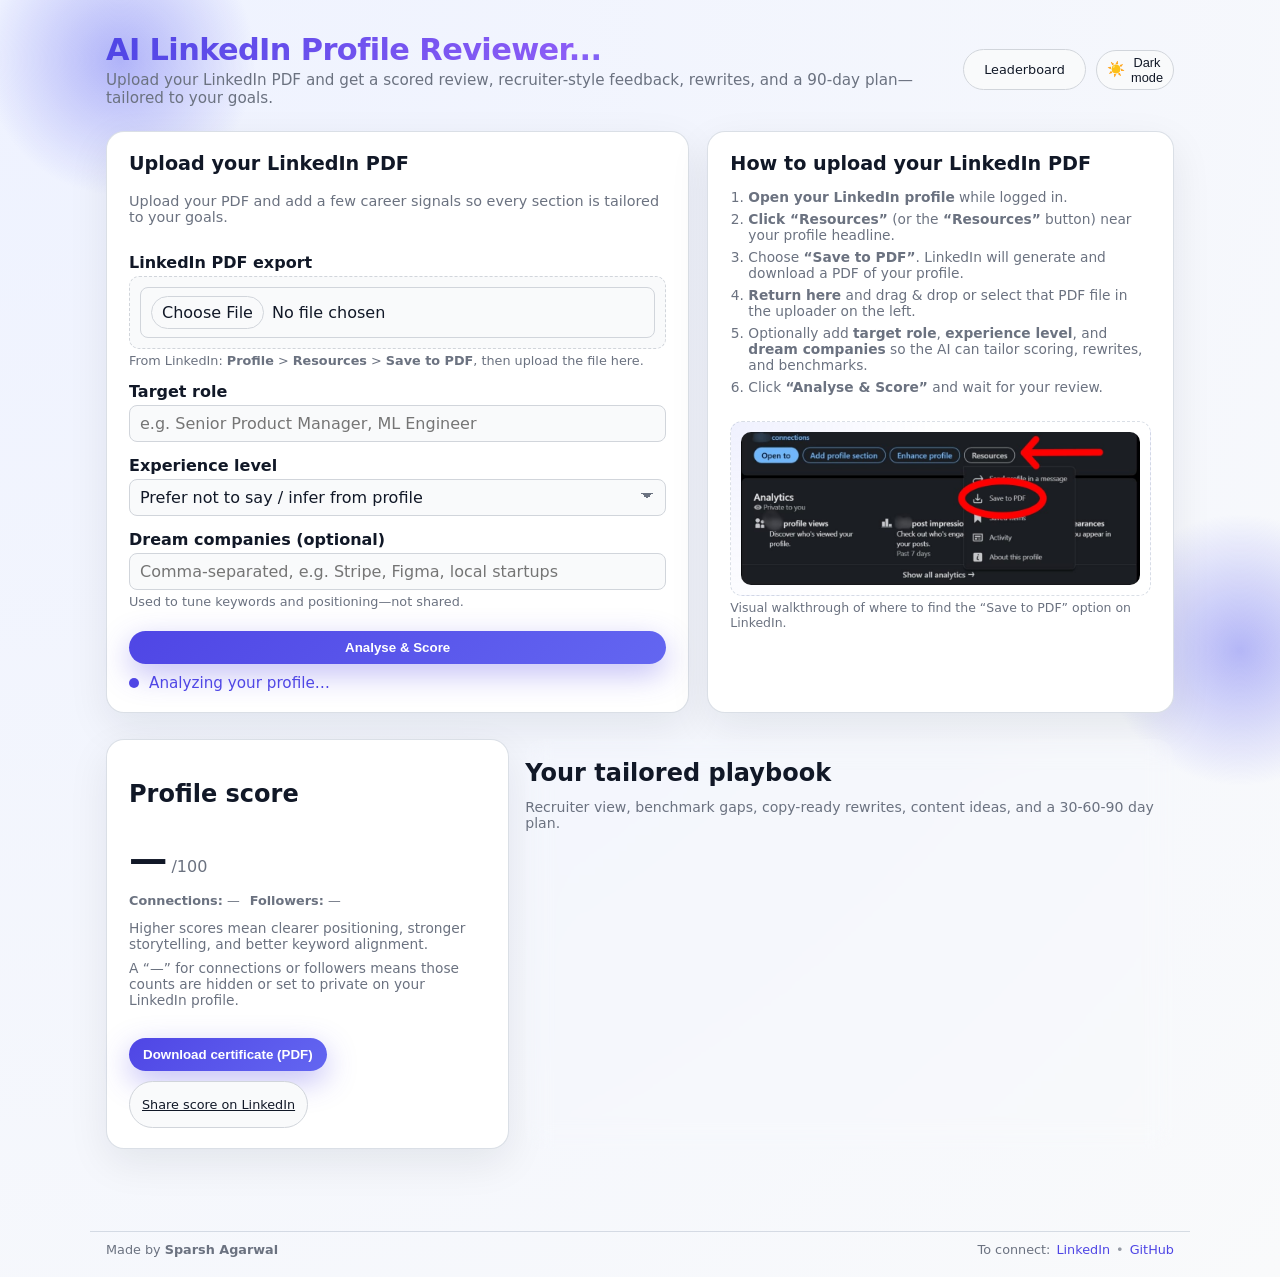
==== commit e5df476a: "4" ====
--- a/templates/index.html
+++ b/templates/index.html
@@ -144,7 +144,7 @@
           </ol>
           <figure class="steps-figure">
             <div class="steps-image-placeholder">
-              <span>Screenshot placeholder (add your own image in `static/steps.jpg` if you want).</span>
+              <img src="/static/steps.jpg" alt="LinkedIn Save to PDF steps screenshot" loading="lazy" />
             </div>
             <figcaption class="steps-caption">
               Visual walkthrough of where to find the “Save to PDF” option on LinkedIn.
